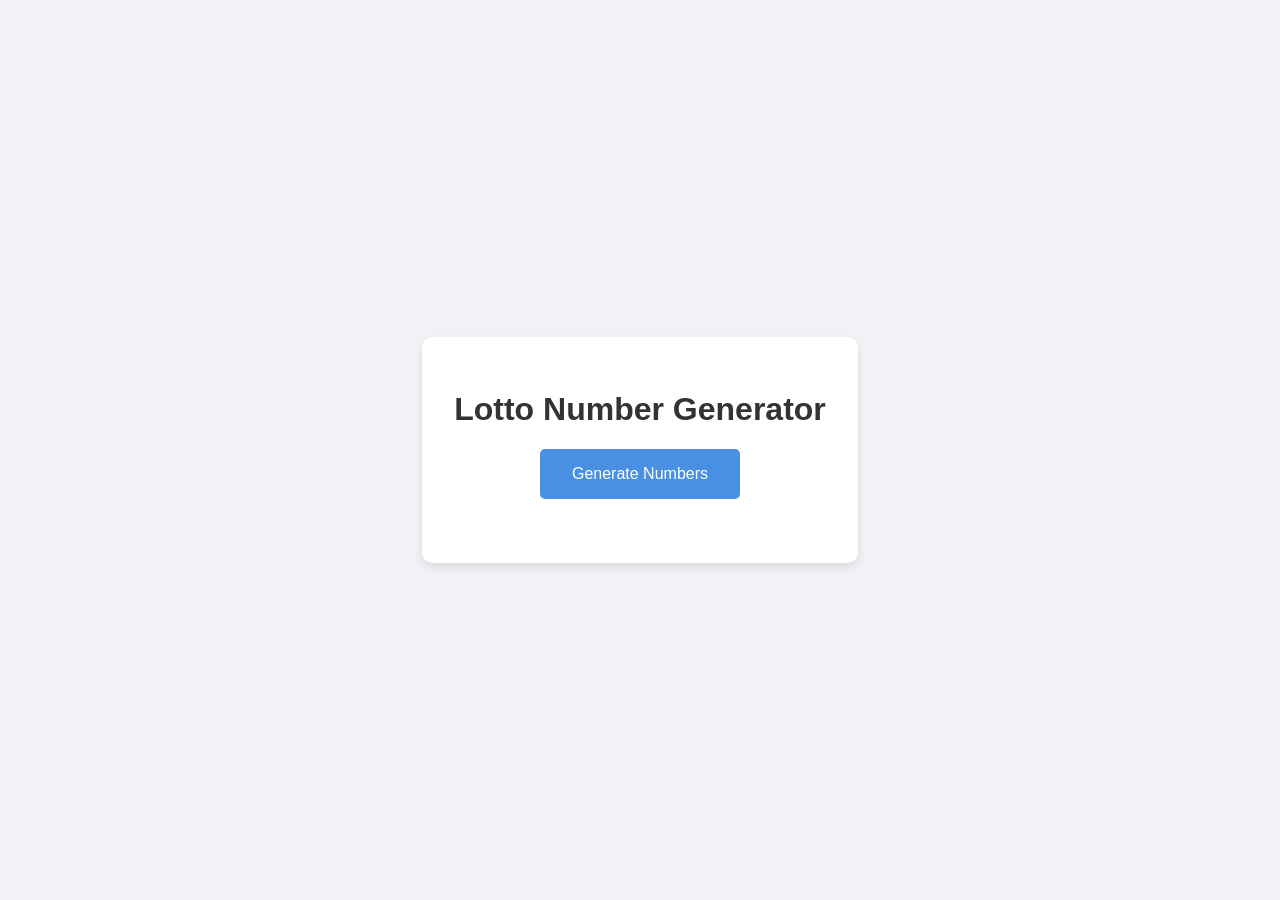
==== index.html @ a5bfeb0a "Update current work" ====
<!DOCTYPE html>
<html lang="en">
<head>
    <meta charset="UTF-8">
    <meta name="viewport" content="width=device-width, initial-scale=1.0">
    <title>Lotto Number Generator</title>
    <link rel="stylesheet" href="style.css">
</head>
<body>
    <div class="container">
        <h1>Lotto Number Generator</h1>
        <button id="generate-btn">Generate Numbers</button>
        <div id="lotto-numbers" class="lotto-numbers"></div>
    </div>
    <script src="main.js" type="module"></script>
</body>
</html>
---- style.css ----
:root {
    --primary-color: #4a90e2;
    --background-color: #f0f2f5;
    --text-color: #333;
    --ball-size: 50px;
}

body {
    font-family: 'Arial', sans-serif;
    background-color: var(--background-color);
    color: var(--text-color);
    display: flex;
    justify-content: center;
    align-items: center;
    height: 100vh;
    margin: 0;
}

.container {
    text-align: center;
    background: white;
    padding: 2rem;
    border-radius: 10px;
    box-shadow: 0 4px 8px rgba(0, 0, 0, 0.1);
}

#generate-btn {
    background-color: var(--primary-color);
    color: white;
    border: none;
    padding: 1rem 2rem;
    font-size: 1rem;
    border-radius: 5px;
    cursor: pointer;
    transition: background-color 0.3s;
}

#generate-btn:hover {
    background-color: #357abd;
}

.lotto-numbers {
    display: flex;
    justify-content: center;
    gap: 10px;
    margin-top: 2rem;
}

lotto-ball {
    display: inline-block;
}
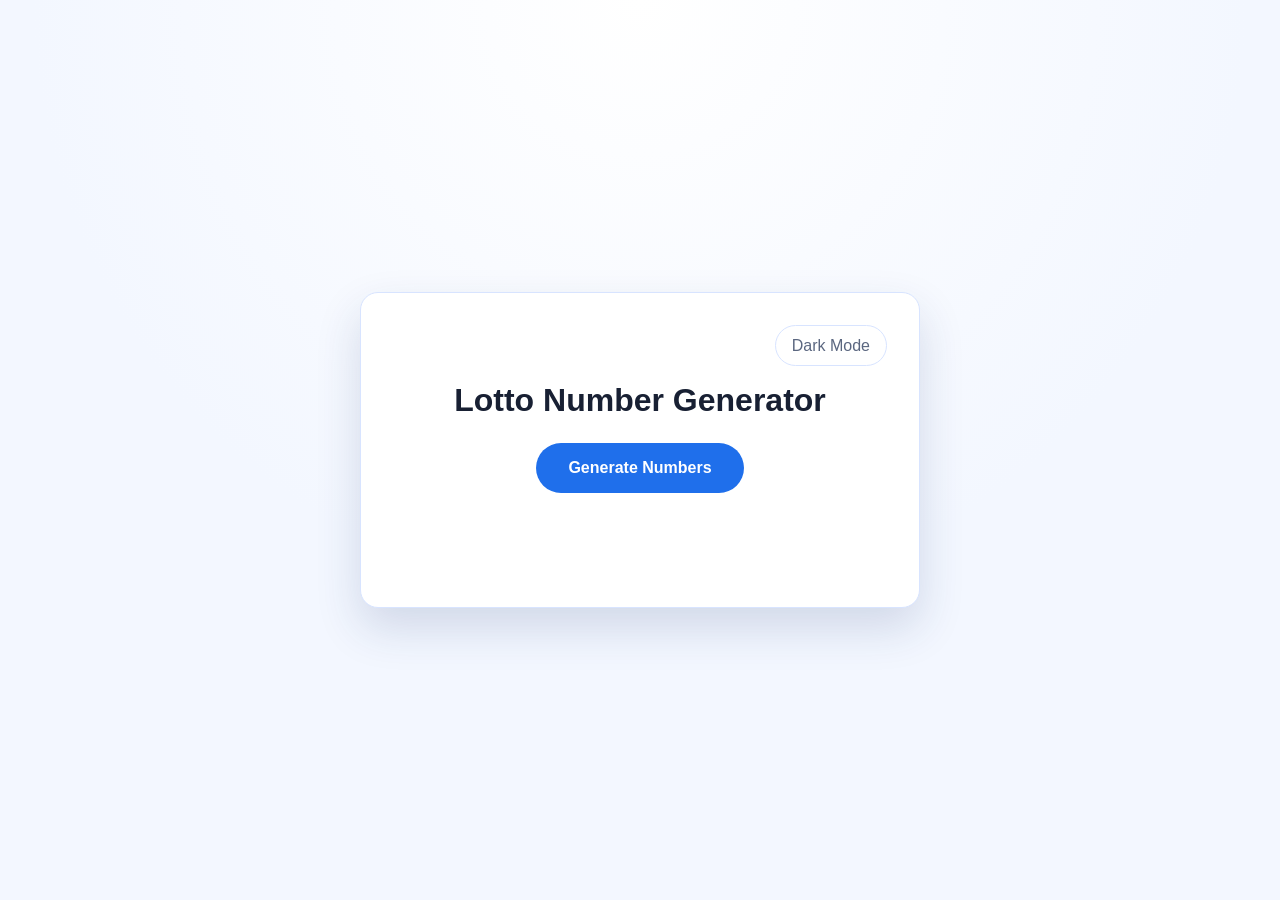
==== commit 40118880: "Add theme toggle and fix lotto rendering" ====
--- a/index.html
+++ b/index.html
@@ -8,10 +8,13 @@
 </head>
 <body>
     <div class="container">
+        <div class="toolbar">
+            <button id="theme-toggle" class="theme-toggle" type="button" aria-label="Toggle color theme">Dark Mode</button>
+        </div>
         <h1>Lotto Number Generator</h1>
-        <button id="generate-btn">Generate Numbers</button>
+        <button id="generate-btn" type="button">Generate Numbers</button>
         <div id="lotto-numbers" class="lotto-numbers"></div>
     </div>
     <script src="main.js" type="module"></script>
 </body>
-</html>+</html>
--- a/style.css
+++ b/style.css
@@ -1,51 +1,132 @@
 :root {
-    --primary-color: #4a90e2;
-    --background-color: #f0f2f5;
-    --text-color: #333;
+    --primary-color: #1f6feb;
+    --primary-hover: #1a5dcc;
+    --background-color: #f3f7ff;
+    --surface-color: #ffffff;
+    --surface-border: #d8e4ff;
+    --text-color: #182033;
+    --muted-color: #5b6780;
+    --shadow-color: rgba(31, 55, 110, 0.16);
     --ball-size: 50px;
+}
+
+body.dark-mode {
+    --primary-color: #7cc4ff;
+    --primary-hover: #5fb4fb;
+    --background-color: #0f1726;
+    --surface-color: #182235;
+    --surface-border: #2d3b55;
+    --text-color: #f4f7fb;
+    --muted-color: #b7c2d9;
+    --shadow-color: rgba(0, 0, 0, 0.35);
+}
+
+* {
+    box-sizing: border-box;
 }
 
 body {
     font-family: 'Arial', sans-serif;
-    background-color: var(--background-color);
+    background: radial-gradient(circle at top, #ffffff 0%, var(--background-color) 55%);
     color: var(--text-color);
     display: flex;
     justify-content: center;
     align-items: center;
-    height: 100vh;
+    min-height: 100vh;
     margin: 0;
+    padding: 24px;
+    transition: background-color 0.25s ease, color 0.25s ease;
+}
+
+body.dark-mode {
+    background: radial-gradient(circle at top, #1b2740 0%, var(--background-color) 58%);
 }
 
 .container {
+    width: min(100%, 560px);
     text-align: center;
-    background: white;
+    background: var(--surface-color);
+    border: 1px solid var(--surface-border);
     padding: 2rem;
-    border-radius: 10px;
-    box-shadow: 0 4px 8px rgba(0, 0, 0, 0.1);
+    border-radius: 18px;
+    box-shadow: 0 20px 45px var(--shadow-color);
+    transition: background-color 0.25s ease, border-color 0.25s ease, box-shadow 0.25s ease;
+}
+
+.toolbar {
+    display: flex;
+    justify-content: flex-end;
+    margin-bottom: 1rem;
+}
+
+h1 {
+    margin: 0 0 1.5rem;
+}
+
+.theme-toggle,
+#generate-btn {
+    border: none;
+    border-radius: 999px;
+    cursor: pointer;
+    font-size: 1rem;
+    transition: transform 0.2s ease, background-color 0.2s ease, color 0.2s ease;
+}
+
+.theme-toggle {
+    background: transparent;
+    color: var(--muted-color);
+    border: 1px solid var(--surface-border);
+    padding: 0.65rem 1rem;
 }
 
 #generate-btn {
     background-color: var(--primary-color);
-    color: white;
-    border: none;
+    color: #ffffff;
     padding: 1rem 2rem;
-    font-size: 1rem;
-    border-radius: 5px;
-    cursor: pointer;
-    transition: background-color 0.3s;
+    font-weight: bold;
+}
+
+.theme-toggle:hover,
+#generate-btn:hover {
+    transform: translateY(-1px);
+}
+
+.theme-toggle:hover {
+    color: var(--text-color);
 }
 
 #generate-btn:hover {
-    background-color: #357abd;
+    background-color: var(--primary-hover);
 }
 
 .lotto-numbers {
     display: flex;
+    flex-wrap: wrap;
     justify-content: center;
     gap: 10px;
     margin-top: 2rem;
+    min-height: 50px;
 }
 
 lotto-ball {
     display: inline-block;
 }
+
+@media (max-width: 480px) {
+    .container {
+        padding: 1.5rem;
+    }
+
+    h1 {
+        font-size: 1.6rem;
+    }
+
+    .theme-toggle,
+    #generate-btn {
+        width: 100%;
+    }
+
+    .toolbar {
+        margin-bottom: 0.75rem;
+    }
+}
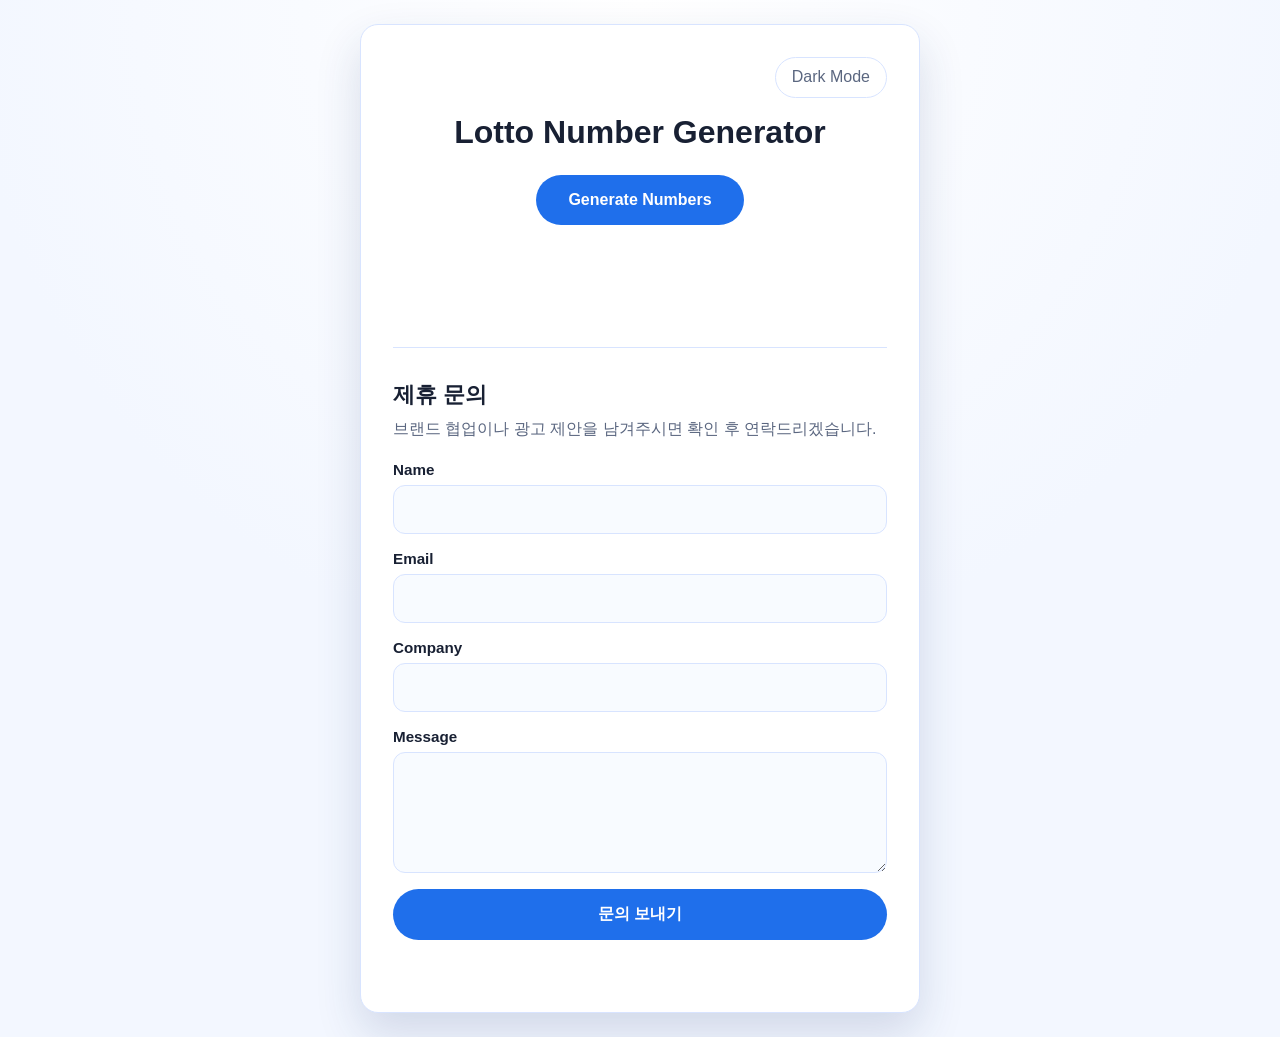
==== commit f4bce81f: "Add Formspree partnership form" ====
--- a/index.html
+++ b/index.html
@@ -14,6 +14,35 @@
         <h1>Lotto Number Generator</h1>
         <button id="generate-btn" type="button">Generate Numbers</button>
         <div id="lotto-numbers" class="lotto-numbers"></div>
+        <section class="partnership-section" aria-labelledby="partnership-title">
+            <h2 id="partnership-title">제휴 문의</h2>
+            <p class="section-description">브랜드 협업이나 광고 제안을 남겨주시면 확인 후 연락드리겠습니다.</p>
+            <form
+                id="partnership-form"
+                class="partnership-form"
+                action="https://formspree.io/f/mkopjoey"
+                method="POST"
+            >
+                <label class="form-field">
+                    <span>Name</span>
+                    <input type="text" name="name" required>
+                </label>
+                <label class="form-field">
+                    <span>Email</span>
+                    <input type="email" name="email" required>
+                </label>
+                <label class="form-field">
+                    <span>Company</span>
+                    <input type="text" name="company">
+                </label>
+                <label class="form-field">
+                    <span>Message</span>
+                    <textarea name="message" rows="5" required></textarea>
+                </label>
+                <button id="partnership-submit" class="submit-button" type="submit">문의 보내기</button>
+                <p id="form-status" class="form-status" aria-live="polite"></p>
+            </form>
+        </section>
     </div>
     <script src="main.js" type="module"></script>
 </body>
--- a/style.css
+++ b/style.css
@@ -6,8 +6,11 @@
     --surface-border: #d8e4ff;
     --text-color: #182033;
     --muted-color: #5b6780;
+    --input-background: #f8fbff;
     --shadow-color: rgba(31, 55, 110, 0.16);
     --ball-size: 50px;
+    --success-color: #0f9d58;
+    --error-color: #d93025;
 }
 
 body.dark-mode {
@@ -18,7 +21,10 @@
     --surface-border: #2d3b55;
     --text-color: #f4f7fb;
     --muted-color: #b7c2d9;
+    --input-background: #101827;
     --shadow-color: rgba(0, 0, 0, 0.35);
+    --success-color: #7ee2a8;
+    --error-color: #ff8b86;
 }
 
 * {
@@ -112,6 +118,100 @@
     display: inline-block;
 }
 
+.partnership-section {
+    margin-top: 2.5rem;
+    padding-top: 2rem;
+    border-top: 1px solid var(--surface-border);
+    text-align: left;
+}
+
+.partnership-section h2 {
+    margin: 0 0 0.5rem;
+    font-size: 1.35rem;
+}
+
+.section-description {
+    margin: 0 0 1.25rem;
+    color: var(--muted-color);
+    line-height: 1.5;
+}
+
+.partnership-form {
+    display: grid;
+    gap: 1rem;
+}
+
+.form-field {
+    display: grid;
+    gap: 0.45rem;
+    font-weight: 600;
+}
+
+.form-field span {
+    font-size: 0.95rem;
+}
+
+.form-field input,
+.form-field textarea {
+    width: 100%;
+    border: 1px solid var(--surface-border);
+    border-radius: 12px;
+    background: var(--input-background);
+    color: var(--text-color);
+    padding: 0.9rem 1rem;
+    font: inherit;
+    transition: border-color 0.2s ease, box-shadow 0.2s ease, background-color 0.2s ease;
+}
+
+.form-field textarea {
+    resize: vertical;
+    min-height: 120px;
+}
+
+.form-field input:focus,
+.form-field textarea:focus {
+    outline: none;
+    border-color: var(--primary-color);
+    box-shadow: 0 0 0 3px rgba(31, 111, 235, 0.18);
+}
+
+.submit-button {
+    border: none;
+    border-radius: 999px;
+    background: var(--primary-color);
+    color: #ffffff;
+    padding: 0.95rem 1.4rem;
+    font: inherit;
+    font-weight: 700;
+    cursor: pointer;
+    transition: transform 0.2s ease, background-color 0.2s ease, opacity 0.2s ease;
+}
+
+.submit-button:hover {
+    transform: translateY(-1px);
+    background: var(--primary-hover);
+}
+
+.submit-button:disabled {
+    cursor: wait;
+    opacity: 0.7;
+    transform: none;
+}
+
+.form-status {
+    margin: 0;
+    min-height: 1.5rem;
+    font-size: 0.95rem;
+}
+
+.form-status.is-success {
+    color: var(--success-color);
+}
+
+.form-status.is-error {
+    color: var(--error-color);
+}
+
 @media (max-width: 480px) {
     .container {
         padding: 1.5rem;
@@ -122,7 +222,8 @@
     }
 
     .theme-toggle,
-    #generate-btn {
+    #generate-btn,
+    .submit-button {
         width: 100%;
     }
 
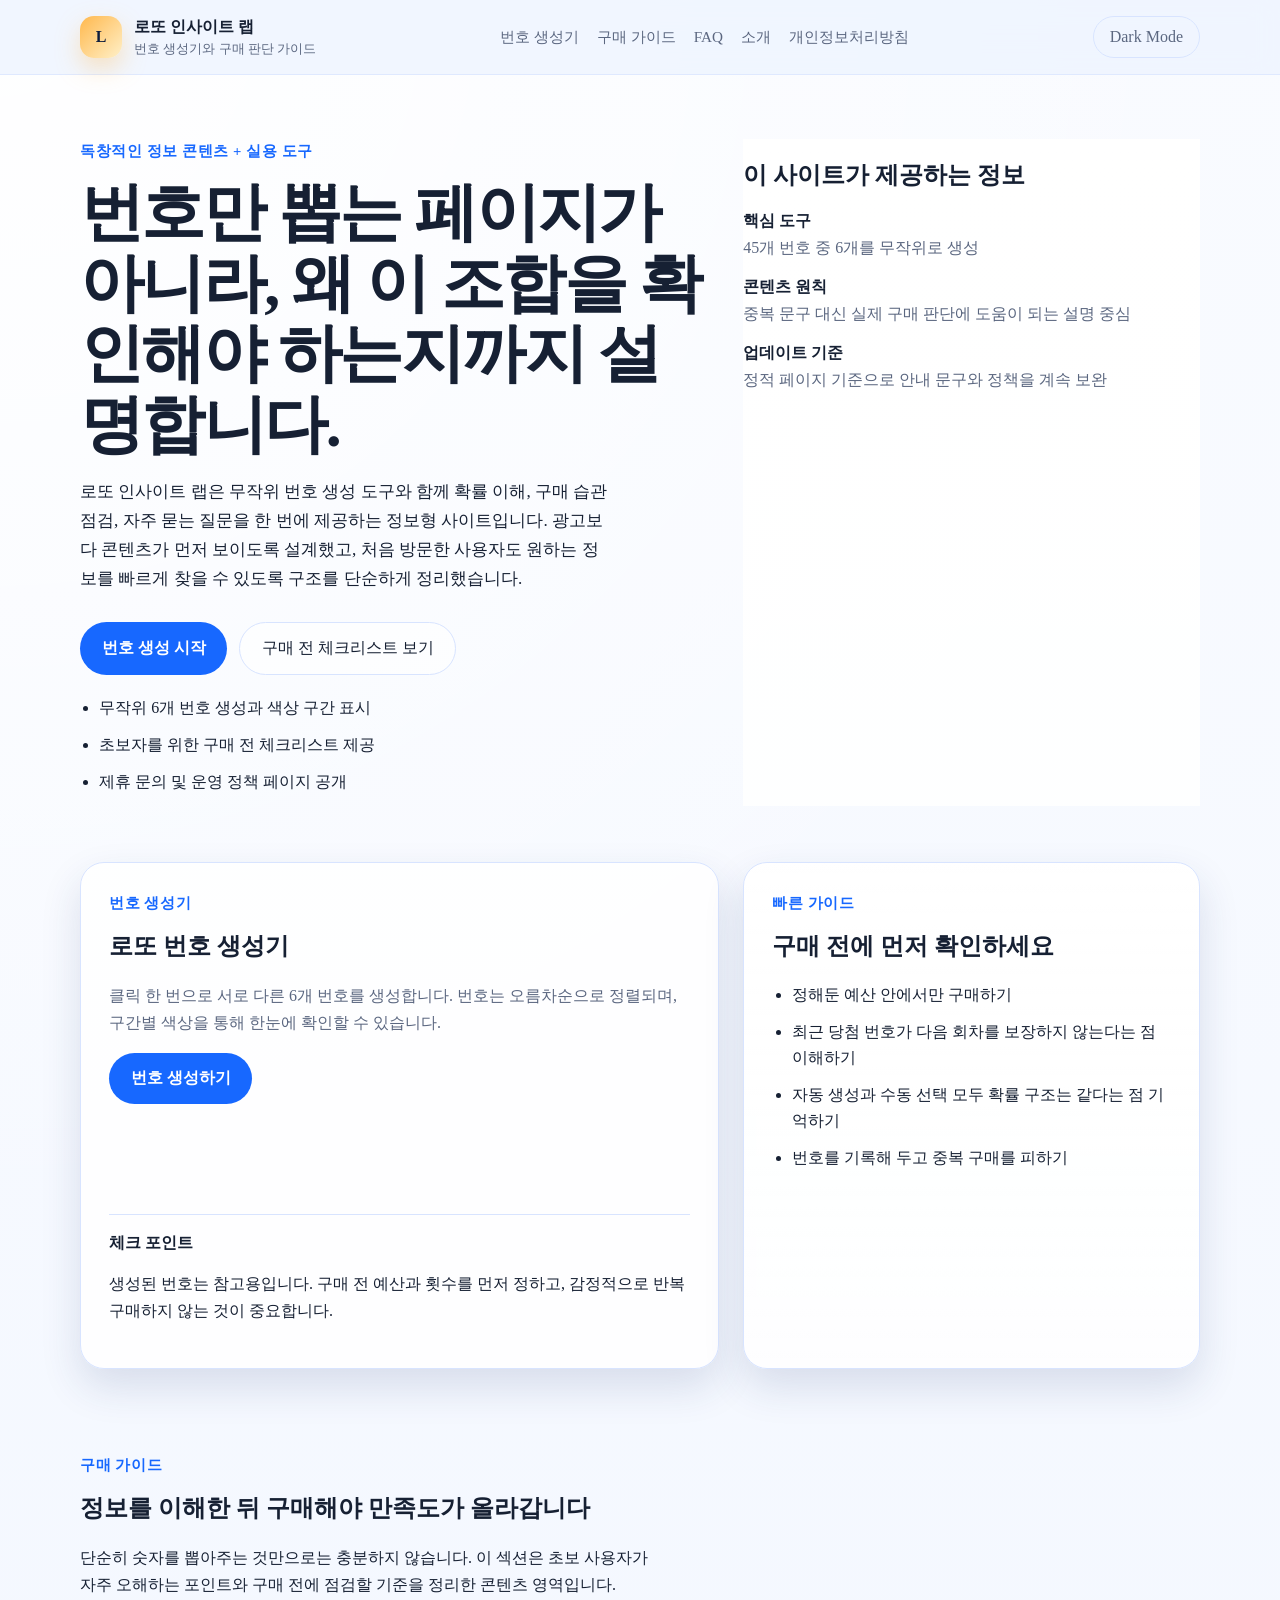
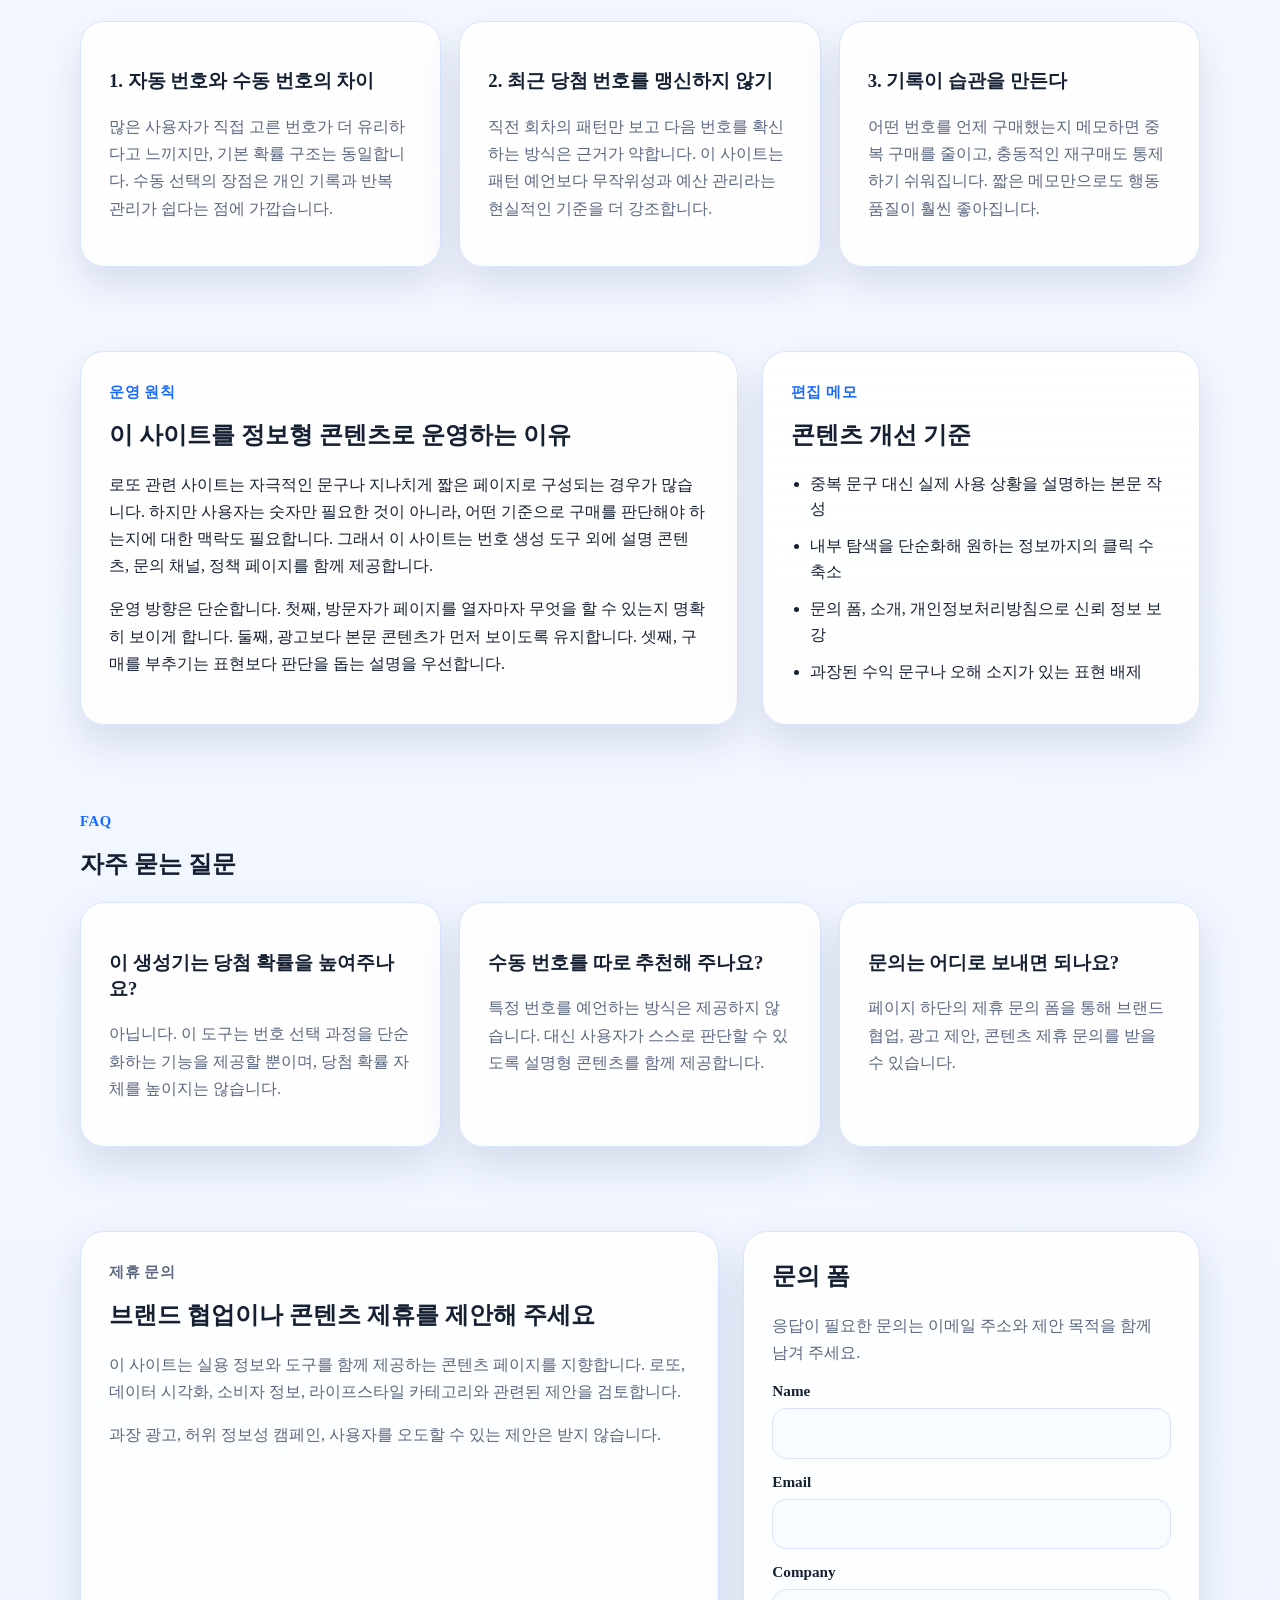
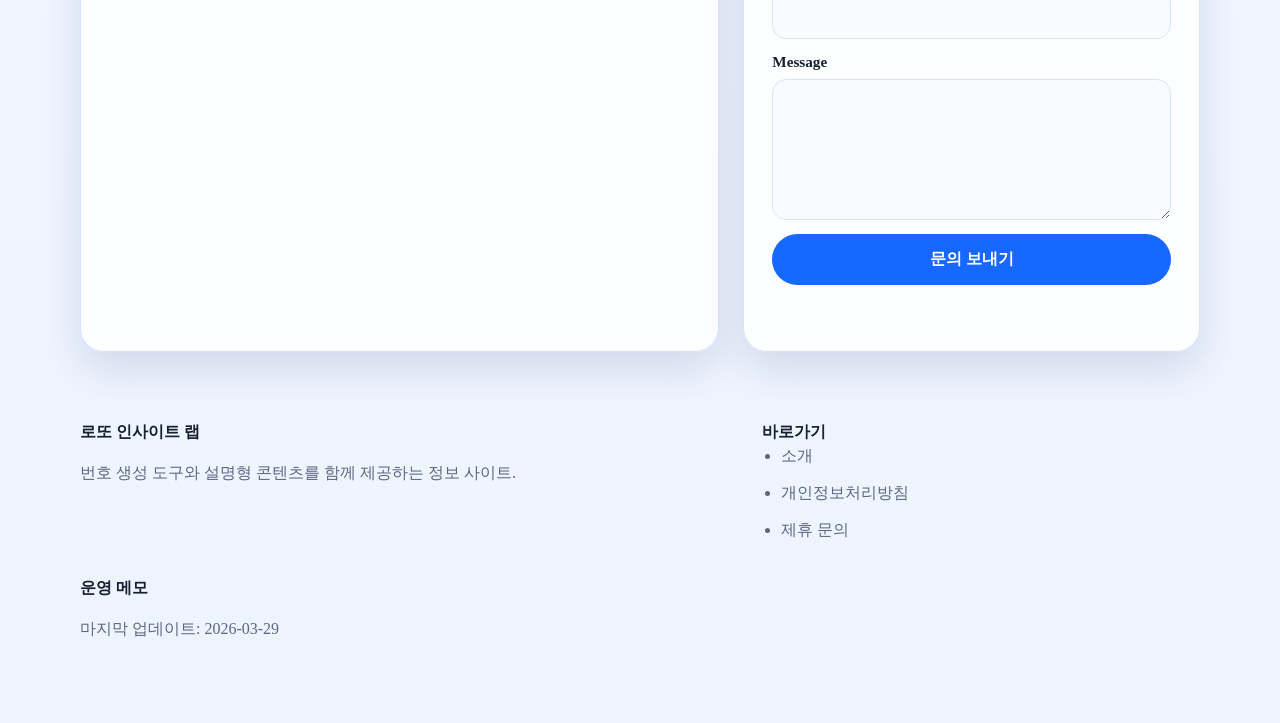
==== commit 1c7ed833: "Expand site content for AdSense readiness" ====
--- a/index.html
+++ b/index.html
@@ -1,49 +1,254 @@
 <!DOCTYPE html>
-<html lang="en">
+<html lang="ko">
 <head>
     <meta charset="UTF-8">
     <meta name="viewport" content="width=device-width, initial-scale=1.0">
-    <title>Lotto Number Generator</title>
+    <meta name="description" content="로또 번호 생성기와 함께 확률, 조합 전략, 구매 전 체크리스트를 한곳에서 정리한 정보형 사이트입니다.">
+    <meta name="google-adsense-account" content="ca-pub-7205793421638418">
+    <title>로또 인사이트 랩 | 번호 생성기와 구매 가이드</title>
     <link rel="stylesheet" href="style.css">
+    <script async src="https://pagead2.googlesyndication.com/pagead/js/adsbygoogle.js?client=ca-pub-7205793421638418" crossorigin="anonymous"></script>
 </head>
 <body>
-    <div class="container">
-        <div class="toolbar">
-            <button id="theme-toggle" class="theme-toggle" type="button" aria-label="Toggle color theme">Dark Mode</button>
+    <header class="site-header">
+        <div class="shell header-inner">
+            <a class="brand" href="index.html">
+                <span class="brand-mark">L</span>
+                <span>
+                    <strong>로또 인사이트 랩</strong>
+                    <small>번호 생성기와 구매 판단 가이드</small>
+                </span>
+            </a>
+            <nav class="site-nav" aria-label="주요 메뉴">
+                <a href="#generator">번호 생성기</a>
+                <a href="#guide">구매 가이드</a>
+                <a href="#faq">FAQ</a>
+                <a href="about.html">소개</a>
+                <a href="privacy.html">개인정보처리방침</a>
+            </nav>
+            <button id="theme-toggle" class="theme-toggle" type="button" aria-label="색상 테마 전환">Dark Mode</button>
         </div>
-        <h1>Lotto Number Generator</h1>
-        <button id="generate-btn" type="button">Generate Numbers</button>
-        <div id="lotto-numbers" class="lotto-numbers"></div>
-        <section class="partnership-section" aria-labelledby="partnership-title">
-            <h2 id="partnership-title">제휴 문의</h2>
-            <p class="section-description">브랜드 협업이나 광고 제안을 남겨주시면 확인 후 연락드리겠습니다.</p>
-            <form
-                id="partnership-form"
-                class="partnership-form"
-                action="https://formspree.io/f/mkopjoey"
-                method="POST"
-            >
-                <label class="form-field">
-                    <span>Name</span>
-                    <input type="text" name="name" required>
-                </label>
-                <label class="form-field">
-                    <span>Email</span>
-                    <input type="email" name="email" required>
-                </label>
-                <label class="form-field">
-                    <span>Company</span>
-                    <input type="text" name="company">
-                </label>
-                <label class="form-field">
-                    <span>Message</span>
-                    <textarea name="message" rows="5" required></textarea>
-                </label>
-                <button id="partnership-submit" class="submit-button" type="submit">문의 보내기</button>
-                <p id="form-status" class="form-status" aria-live="polite"></p>
-            </form>
-        </section>
-    </div>
+    </header>
+
+    <main>
+        <section class="hero">
+            <div class="shell hero-grid">
+                <div class="hero-copy">
+                    <p class="eyebrow">독창적인 정보 콘텐츠 + 실용 도구</p>
+                    <h1>번호만 뽑는 페이지가 아니라, 왜 이 조합을 확인해야 하는지까지 설명합니다.</h1>
+                    <p class="hero-text">
+                        로또 인사이트 랩은 무작위 번호 생성 도구와 함께 확률 이해, 구매 습관 점검,
+                        자주 묻는 질문을 한 번에 제공하는 정보형 사이트입니다. 광고보다 콘텐츠가 먼저 보이도록 설계했고,
+                        처음 방문한 사용자도 원하는 정보를 빠르게 찾을 수 있도록 구조를 단순하게 정리했습니다.
+                    </p>
+                    <div class="hero-actions">
+                        <a class="primary-link" href="#generator">번호 생성 시작</a>
+                        <a class="secondary-link" href="#guide">구매 전 체크리스트 보기</a>
+                    </div>
+                    <ul class="hero-points">
+                        <li>무작위 6개 번호 생성과 색상 구간 표시</li>
+                        <li>초보자를 위한 구매 전 체크리스트 제공</li>
+                        <li>제휴 문의 및 운영 정책 페이지 공개</li>
+                    </ul>
+                </div>
+                <aside class="hero-panel">
+                    <h2>이 사이트가 제공하는 정보</h2>
+                    <dl class="info-list">
+                        <div>
+                            <dt>핵심 도구</dt>
+                            <dd>45개 번호 중 6개를 무작위로 생성</dd>
+                        </div>
+                        <div>
+                            <dt>콘텐츠 원칙</dt>
+                            <dd>중복 문구 대신 실제 구매 판단에 도움이 되는 설명 중심</dd>
+                        </div>
+                        <div>
+                            <dt>업데이트 기준</dt>
+                            <dd>정적 페이지 기준으로 안내 문구와 정책을 계속 보완</dd>
+                        </div>
+                    </dl>
+                </aside>
+            </div>
+        </section>
+
+        <section class="section" id="generator">
+            <div class="shell two-column">
+                <article class="card tool-card">
+                    <p class="section-kicker">번호 생성기</p>
+                    <h2>로또 번호 생성기</h2>
+                    <p class="section-intro">
+                        클릭 한 번으로 서로 다른 6개 번호를 생성합니다. 번호는 오름차순으로 정렬되며,
+                        구간별 색상을 통해 한눈에 확인할 수 있습니다.
+                    </p>
+                    <button id="generate-btn" class="primary-button" type="button">번호 생성하기</button>
+                    <div id="lotto-numbers" class="lotto-numbers" aria-live="polite"></div>
+                    <div class="tip-box">
+                        <strong>체크 포인트</strong>
+                        <p>생성된 번호는 참고용입니다. 구매 전 예산과 횟수를 먼저 정하고, 감정적으로 반복 구매하지 않는 것이 중요합니다.</p>
+                    </div>
+                </article>
+                <aside class="card summary-card">
+                    <p class="section-kicker">빠른 가이드</p>
+                    <h2>구매 전에 먼저 확인하세요</h2>
+                    <ul class="check-list">
+                        <li>정해둔 예산 안에서만 구매하기</li>
+                        <li>최근 당첨 번호가 다음 회차를 보장하지 않는다는 점 이해하기</li>
+                        <li>자동 생성과 수동 선택 모두 확률 구조는 같다는 점 기억하기</li>
+                        <li>번호를 기록해 두고 중복 구매를 피하기</li>
+                    </ul>
+                </aside>
+            </div>
+        </section>
+
+        <section class="section muted-section" id="guide">
+            <div class="shell">
+                <div class="section-heading">
+                    <p class="section-kicker">구매 가이드</p>
+                    <h2>정보를 이해한 뒤 구매해야 만족도가 올라갑니다</h2>
+                    <p>
+                        단순히 숫자를 뽑아주는 것만으로는 충분하지 않습니다. 이 섹션은 초보 사용자가 자주 오해하는 포인트와
+                        구매 전에 점검할 기준을 정리한 콘텐츠 영역입니다.
+                    </p>
+                </div>
+                <div class="grid-three">
+                    <article class="card article-card">
+                        <h3>1. 자동 번호와 수동 번호의 차이</h3>
+                        <p>
+                            많은 사용자가 직접 고른 번호가 더 유리하다고 느끼지만, 기본 확률 구조는 동일합니다.
+                            수동 선택의 장점은 개인 기록과 반복 관리가 쉽다는 점에 가깝습니다.
+                        </p>
+                    </article>
+                    <article class="card article-card">
+                        <h3>2. 최근 당첨 번호를 맹신하지 않기</h3>
+                        <p>
+                            직전 회차의 패턴만 보고 다음 번호를 확신하는 방식은 근거가 약합니다.
+                            이 사이트는 패턴 예언보다 무작위성과 예산 관리라는 현실적인 기준을 더 강조합니다.
+                        </p>
+                    </article>
+                    <article class="card article-card">
+                        <h3>3. 기록이 습관을 만든다</h3>
+                        <p>
+                            어떤 번호를 언제 구매했는지 메모하면 중복 구매를 줄이고, 충동적인 재구매도 통제하기 쉬워집니다.
+                            짧은 메모만으로도 행동 품질이 훨씬 좋아집니다.
+                        </p>
+                    </article>
+                </div>
+            </div>
+        </section>
+
+        <section class="section">
+            <div class="shell content-layout">
+                <article class="card longform-card">
+                    <p class="section-kicker">운영 원칙</p>
+                    <h2>이 사이트를 정보형 콘텐츠로 운영하는 이유</h2>
+                    <p>
+                        로또 관련 사이트는 자극적인 문구나 지나치게 짧은 페이지로 구성되는 경우가 많습니다.
+                        하지만 사용자는 숫자만 필요한 것이 아니라, 어떤 기준으로 구매를 판단해야 하는지에 대한 맥락도 필요합니다.
+                        그래서 이 사이트는 번호 생성 도구 외에 설명 콘텐츠, 문의 채널, 정책 페이지를 함께 제공합니다.
+                    </p>
+                    <p>
+                        운영 방향은 단순합니다. 첫째, 방문자가 페이지를 열자마자 무엇을 할 수 있는지 명확히 보이게 합니다.
+                        둘째, 광고보다 본문 콘텐츠가 먼저 보이도록 유지합니다. 셋째, 구매를 부추기는 표현보다 판단을 돕는 설명을 우선합니다.
+                    </p>
+                </article>
+                <aside class="card notes-card">
+                    <p class="section-kicker">편집 메모</p>
+                    <h2>콘텐츠 개선 기준</h2>
+                    <ul class="note-list">
+                        <li>중복 문구 대신 실제 사용 상황을 설명하는 본문 작성</li>
+                        <li>내부 탐색을 단순화해 원하는 정보까지의 클릭 수 축소</li>
+                        <li>문의 폼, 소개, 개인정보처리방침으로 신뢰 정보 보강</li>
+                        <li>과장된 수익 문구나 오해 소지가 있는 표현 배제</li>
+                    </ul>
+                </aside>
+            </div>
+        </section>
+
+        <section class="section muted-section" id="faq">
+            <div class="shell">
+                <div class="section-heading">
+                    <p class="section-kicker">FAQ</p>
+                    <h2>자주 묻는 질문</h2>
+                </div>
+                <div class="faq-list">
+                    <article class="card faq-item">
+                        <h3>이 생성기는 당첨 확률을 높여주나요?</h3>
+                        <p>아닙니다. 이 도구는 번호 선택 과정을 단순화하는 기능을 제공할 뿐이며, 당첨 확률 자체를 높이지는 않습니다.</p>
+                    </article>
+                    <article class="card faq-item">
+                        <h3>수동 번호를 따로 추천해 주나요?</h3>
+                        <p>특정 번호를 예언하는 방식은 제공하지 않습니다. 대신 사용자가 스스로 판단할 수 있도록 설명형 콘텐츠를 함께 제공합니다.</p>
+                    </article>
+                    <article class="card faq-item">
+                        <h3>문의는 어디로 보내면 되나요?</h3>
+                        <p>페이지 하단의 제휴 문의 폼을 통해 브랜드 협업, 광고 제안, 콘텐츠 제휴 문의를 받을 수 있습니다.</p>
+                    </article>
+                </div>
+            </div>
+        </section>
+
+        <section class="section" id="contact">
+            <div class="shell two-column contact-layout">
+                <article class="card contact-copy">
+                    <p class="section-kicker">제휴 문의</p>
+                    <h2>브랜드 협업이나 콘텐츠 제휴를 제안해 주세요</h2>
+                    <p>
+                        이 사이트는 실용 정보와 도구를 함께 제공하는 콘텐츠 페이지를 지향합니다.
+                        로또, 데이터 시각화, 소비자 정보, 라이프스타일 카테고리와 관련된 제안을 검토합니다.
+                    </p>
+                    <p>
+                        과장 광고, 허위 정보성 캠페인, 사용자를 오도할 수 있는 제안은 받지 않습니다.
+                    </p>
+                </article>
+                <section class="card partnership-section" aria-labelledby="partnership-title">
+                    <h2 id="partnership-title">문의 폼</h2>
+                    <p class="section-description">응답이 필요한 문의는 이메일 주소와 제안 목적을 함께 남겨 주세요.</p>
+                    <form id="partnership-form" class="partnership-form" action="https://formspree.io/f/mkopjoey" method="POST">
+                        <label class="form-field">
+                            <span>Name</span>
+                            <input type="text" name="name" required>
+                        </label>
+                        <label class="form-field">
+                            <span>Email</span>
+                            <input type="email" name="email" required>
+                        </label>
+                        <label class="form-field">
+                            <span>Company</span>
+                            <input type="text" name="company">
+                        </label>
+                        <label class="form-field">
+                            <span>Message</span>
+                            <textarea name="message" rows="6" required></textarea>
+                        </label>
+                        <button id="partnership-submit" class="submit-button" type="submit">문의 보내기</button>
+                        <p id="form-status" class="form-status" aria-live="polite"></p>
+                    </form>
+                </section>
+            </div>
+        </section>
+    </main>
+
+    <footer class="site-footer">
+        <div class="shell footer-grid">
+            <div>
+                <strong>로또 인사이트 랩</strong>
+                <p>번호 생성 도구와 설명형 콘텐츠를 함께 제공하는 정보 사이트.</p>
+            </div>
+            <div>
+                <strong>바로가기</strong>
+                <ul>
+                    <li><a href="about.html">소개</a></li>
+                    <li><a href="privacy.html">개인정보처리방침</a></li>
+                    <li><a href="#contact">제휴 문의</a></li>
+                </ul>
+            </div>
+            <div>
+                <strong>운영 메모</strong>
+                <p>마지막 업데이트: <time datetime="2026-03-29">2026-03-29</time></p>
+            </div>
+        </div>
+    </footer>
+
     <script src="main.js" type="module"></script>
 </body>
 </html>
--- a/style.css
+++ b/style.css
@@ -1,28 +1,32 @@
 :root {
-    --primary-color: #1f6feb;
-    --primary-hover: #1a5dcc;
-    --background-color: #f3f7ff;
-    --surface-color: #ffffff;
+    --primary-color: #1768ff;
+    --primary-hover: #0f54d4;
+    --accent-color: #ffb84d;
+    --background-color: #eef4ff;
+    --surface-color: rgba(255, 255, 255, 0.9);
+    --surface-strong: #ffffff;
     --surface-border: #d8e4ff;
-    --text-color: #182033;
+    --text-color: #162033;
     --muted-color: #5b6780;
     --input-background: #f8fbff;
-    --shadow-color: rgba(31, 55, 110, 0.16);
-    --ball-size: 50px;
+    --shadow-color: rgba(34, 56, 110, 0.14);
     --success-color: #0f9d58;
     --error-color: #d93025;
+    --ball-size: 54px;
 }
 
 body.dark-mode {
-    --primary-color: #7cc4ff;
-    --primary-hover: #5fb4fb;
-    --background-color: #0f1726;
-    --surface-color: #182235;
+    --primary-color: #7ec3ff;
+    --primary-hover: #5eaff1;
+    --accent-color: #ffd166;
+    --background-color: #0d1526;
+    --surface-color: rgba(24, 34, 53, 0.92);
+    --surface-strong: #182235;
     --surface-border: #2d3b55;
     --text-color: #f4f7fb;
     --muted-color: #b7c2d9;
     --input-background: #101827;
-    --shadow-color: rgba(0, 0, 0, 0.35);
+    --shadow-color: rgba(0, 0, 0, 0.32);
     --success-color: #7ee2a8;
     --error-color: #ff8b86;
 }
@@ -31,120 +35,344 @@
     box-sizing: border-box;
 }
 
+html {
+    scroll-behavior: smooth;
+}
+
 body {
-    font-family: 'Arial', sans-serif;
-    background: radial-gradient(circle at top, #ffffff 0%, var(--background-color) 55%);
+    margin: 0;
+    font-family: Georgia, 'Times New Roman', serif;
     color: var(--text-color);
+    background:
+        radial-gradient(circle at top left, rgba(255, 255, 255, 0.95), transparent 30%),
+        linear-gradient(180deg, #f9fbff 0%, var(--background-color) 100%);
+    transition: background-color 0.25s ease, color 0.25s ease;
+}
+
+body.dark-mode {
+    background:
+        radial-gradient(circle at top left, rgba(79, 108, 167, 0.32), transparent 28%),
+        linear-gradient(180deg, #0a1120 0%, var(--background-color) 100%);
+}
+
+img {
+    max-width: 100%;
+}
+
+a {
+    color: inherit;
+    text-decoration: none;
+}
+
+p {
+    line-height: 1.7;
+}
+
+.shell {
+    width: min(1120px, calc(100% - 32px));
+    margin: 0 auto;
+}
+
+.site-header {
+    position: sticky;
+    top: 0;
+    z-index: 10;
+    backdrop-filter: blur(14px);
+    background: rgba(238, 244, 255, 0.8);
+    border-bottom: 1px solid rgba(216, 228, 255, 0.75);
+}
+
+body.dark-mode .site-header {
+    background: rgba(13, 21, 38, 0.8);
+    border-bottom-color: rgba(45, 59, 85, 0.8);
+}
+
+.header-inner {
     display: flex;
+    align-items: center;
+    justify-content: space-between;
+    gap: 20px;
+    padding: 16px 0;
+}
+
+.brand {
+    display: inline-flex;
+    align-items: center;
+    gap: 12px;
+    min-width: 0;
+}
+
+.brand strong,
+.brand small {
+    display: block;
+}
+
+.brand small {
+    color: var(--muted-color);
+    font-size: 0.84rem;
+    margin-top: 2px;
+}
+
+.brand-mark {
+    width: 42px;
+    height: 42px;
+    border-radius: 14px;
+    display: inline-flex;
+    align-items: center;
     justify-content: center;
+    font-weight: 700;
+    color: #0d1c3d;
+    background: linear-gradient(135deg, var(--accent-color), #fff0c8);
+    box-shadow: 0 10px 25px rgba(255, 184, 77, 0.35);
+}
+
+.site-nav {
+    display: flex;
     align-items: center;
-    min-height: 100vh;
-    margin: 0;
-    padding: 24px;
-    transition: background-color 0.25s ease, color 0.25s ease;
-}
-
-body.dark-mode {
-    background: radial-gradient(circle at top, #1b2740 0%, var(--background-color) 58%);
-}
-
-.container {
-    width: min(100%, 560px);
-    text-align: center;
+    gap: 18px;
+    font-size: 0.95rem;
+}
+
+.site-nav a {
+    color: var(--muted-color);
+}
+
+.site-nav a:hover,
+.site-nav a:focus-visible {
+    color: var(--text-color);
+}
+
+.theme-toggle,
+.primary-button,
+.submit-button,
+.primary-link,
+.secondary-link {
+    border-radius: 999px;
+    font: inherit;
+}
+
+.theme-toggle {
+    border: 1px solid var(--surface-border);
+    background: transparent;
+    color: var(--muted-color);
+    padding: 0.7rem 1rem;
+    cursor: pointer;
+}
+
+.hero {
+    padding: 64px 0 28px;
+}
+
+.hero-grid,
+.two-column,
+.content-layout,
+.contact-layout,
+.footer-grid {
+    display: grid;
+    gap: 24px;
+}
+
+.hero-grid,
+.two-column,
+.contact-layout {
+    grid-template-columns: 1.4fr 1fr;
+}
+
+.content-layout,
+.footer-grid {
+    grid-template-columns: 1.2fr 0.8fr;
+}
+
+.hero-copy h1,
+.page-stack h1 {
+    margin: 0;
+    font-size: clamp(2.3rem, 5vw, 4.2rem);
+    line-height: 1.1;
+    letter-spacing: -0.04em;
+}
+
+.eyebrow,
+.section-kicker {
+    margin: 0 0 14px;
+    color: var(--primary-color);
+    font-weight: 700;
+    font-size: 0.92rem;
+    letter-spacing: 0.04em;
+    text-transform: uppercase;
+}
+
+.hero-text {
+    font-size: 1.07rem;
+    max-width: 62ch;
+}
+
+.hero-actions {
+    display: flex;
+    flex-wrap: wrap;
+    gap: 12px;
+    margin: 28px 0 20px;
+}
+
+.primary-link,
+.secondary-link,
+.primary-button,
+.submit-button {
+    display: inline-flex;
+    align-items: center;
+    justify-content: center;
+    border: none;
+    cursor: pointer;
+    padding: 0.95rem 1.35rem;
+    transition: transform 0.2s ease, background-color 0.2s ease, color 0.2s ease, opacity 0.2s ease;
+}
+
+.primary-link,
+.primary-button,
+.submit-button {
+    background: var(--primary-color);
+    color: #ffffff;
+    font-weight: 700;
+}
+
+.secondary-link {
+    border: 1px solid var(--surface-border);
+    color: var(--text-color);
+    background: rgba(255, 255, 255, 0.45);
+}
+
+.primary-link:hover,
+.secondary-link:hover,
+.primary-button:hover,
+.submit-button:hover,
+.theme-toggle:hover {
+    transform: translateY(-1px);
+}
+
+.primary-link:hover,
+.primary-button:hover,
+.submit-button:hover {
+    background: var(--primary-hover);
+}
+
+.hero-points,
+.check-list,
+.note-list,
+.footer-grid ul,
+.prose-card ul {
+    margin: 0;
+    padding-left: 1.2rem;
+}
+
+.hero-points li,
+.check-list li,
+.note-list li,
+.footer-grid li,
+.prose-card li {
+    margin-bottom: 0.72rem;
+    line-height: 1.6;
+}
+
+.card {
     background: var(--surface-color);
     border: 1px solid var(--surface-border);
-    padding: 2rem;
-    border-radius: 18px;
-    box-shadow: 0 20px 45px var(--shadow-color);
-    transition: background-color 0.25s ease, border-color 0.25s ease, box-shadow 0.25s ease;
-}
-
-.toolbar {
-    display: flex;
-    justify-content: flex-end;
-    margin-bottom: 1rem;
-}
-
-h1 {
-    margin: 0 0 1.5rem;
-}
-
-.theme-toggle,
-#generate-btn {
-    border: none;
-    border-radius: 999px;
-    cursor: pointer;
-    font-size: 1rem;
-    transition: transform 0.2s ease, background-color 0.2s ease, color 0.2s ease;
-}
-
-.theme-toggle {
-    background: transparent;
-    color: var(--muted-color);
-    border: 1px solid var(--surface-border);
-    padding: 0.65rem 1rem;
-}
-
-#generate-btn {
-    background-color: var(--primary-color);
-    color: #ffffff;
-    padding: 1rem 2rem;
-    font-weight: bold;
-}
-
-.theme-toggle:hover,
-#generate-btn:hover {
-    transform: translateY(-1px);
-}
-
-.theme-toggle:hover {
-    color: var(--text-color);
-}
-
-#generate-btn:hover {
-    background-color: var(--primary-hover);
+    border-radius: 24px;
+    padding: 28px;
+    box-shadow: 0 18px 40px var(--shadow-color);
+}
+
+.hero-panel,
+.summary-card,
+.notes-card {
+    background: linear-gradient(180deg, var(--surface-strong), var(--surface-color));
+}
+
+.info-list {
+    margin: 0;
+    display: grid;
+    gap: 18px;
+}
+
+.info-list dt {
+    font-weight: 700;
+    margin-bottom: 6px;
+}
+
+.info-list dd {
+    margin: 0;
+    color: var(--muted-color);
+}
+
+.section {
+    padding: 28px 0;
+}
+
+.muted-section {
+    padding: 56px 0;
+}
+
+.section-heading {
+    margin-bottom: 22px;
+    max-width: 72ch;
+}
+
+.section-heading h2,
+.tool-card h2,
+.summary-card h2,
+.longform-card h2,
+.notes-card h2,
+.contact-copy h2,
+.partnership-section h2,
+.prose-card h2,
+.prose-card h1 {
+    margin-top: 0;
+}
+
+.grid-three,
+.faq-list {
+    display: grid;
+    grid-template-columns: repeat(3, minmax(0, 1fr));
+    gap: 18px;
+}
+
+.section-intro {
+    color: var(--muted-color);
 }
 
 .lotto-numbers {
     display: flex;
     flex-wrap: wrap;
-    justify-content: center;
-    gap: 10px;
-    margin-top: 2rem;
-    min-height: 50px;
+    gap: 12px;
+    min-height: 66px;
+    margin: 22px 0;
 }
 
 lotto-ball {
     display: inline-block;
 }
 
+.tip-box {
+    border-top: 1px solid var(--surface-border);
+    padding-top: 18px;
+}
+
+.tip-box strong {
+    display: block;
+    margin-bottom: 6px;
+}
+
 .partnership-section {
-    margin-top: 2.5rem;
-    padding-top: 2rem;
-    border-top: 1px solid var(--surface-border);
     text-align: left;
 }
 
-.partnership-section h2 {
-    margin: 0 0 0.5rem;
-    font-size: 1.35rem;
-}
-
-.section-description {
-    margin: 0 0 1.25rem;
-    color: var(--muted-color);
-    line-height: 1.5;
-}
-
 .partnership-form {
     display: grid;
-    gap: 1rem;
+    gap: 14px;
 }
 
 .form-field {
     display: grid;
-    gap: 0.45rem;
-    font-weight: 600;
+    gap: 8px;
+    font-weight: 700;
 }
 
 .form-field span {
@@ -155,53 +383,34 @@
 .form-field textarea {
     width: 100%;
     border: 1px solid var(--surface-border);
-    border-radius: 12px;
+    border-radius: 14px;
     background: var(--input-background);
     color: var(--text-color);
-    padding: 0.9rem 1rem;
+    padding: 0.95rem 1rem;
     font: inherit;
-    transition: border-color 0.2s ease, box-shadow 0.2s ease, background-color 0.2s ease;
 }
 
 .form-field textarea {
+    min-height: 140px;
     resize: vertical;
-    min-height: 120px;
 }
 
 .form-field input:focus,
 .form-field textarea:focus {
     outline: none;
     border-color: var(--primary-color);
-    box-shadow: 0 0 0 3px rgba(31, 111, 235, 0.18);
-}
-
-.submit-button {
-    border: none;
-    border-radius: 999px;
-    background: var(--primary-color);
-    color: #ffffff;
-    padding: 0.95rem 1.4rem;
-    font: inherit;
-    font-weight: 700;
-    cursor: pointer;
-    transition: transform 0.2s ease, background-color 0.2s ease, opacity 0.2s ease;
-}
-
-.submit-button:hover {
-    transform: translateY(-1px);
-    background: var(--primary-hover);
+    box-shadow: 0 0 0 3px rgba(23, 104, 255, 0.16);
 }
 
 .submit-button:disabled {
+    opacity: 0.7;
     cursor: wait;
-    opacity: 0.7;
     transform: none;
 }
 
 .form-status {
-    margin: 0;
     min-height: 1.5rem;
-    font-size: 0.95rem;
+    margin: 0;
 }
 
 .form-status.is-success {
@@ -212,22 +421,69 @@
     color: var(--error-color);
 }
 
-@media (max-width: 480px) {
-    .container {
-        padding: 1.5rem;
-    }
-
-    h1 {
-        font-size: 1.6rem;
+.page-stack {
+    display: grid;
+    gap: 20px;
+}
+
+.prose-card {
+    max-width: 860px;
+}
+
+.prose-card h2 {
+    margin-top: 28px;
+}
+
+.site-footer {
+    padding: 42px 0 64px;
+}
+
+.footer-grid p,
+.footer-grid li,
+.section-description,
+.article-card p,
+.faq-item p,
+.contact-copy p {
+    color: var(--muted-color);
+}
+
+@media (max-width: 920px) {
+    .header-inner,
+    .hero-grid,
+    .two-column,
+    .content-layout,
+    .contact-layout,
+    .footer-grid,
+    .grid-three,
+    .faq-list {
+        grid-template-columns: 1fr;
+    }
+
+    .site-nav {
+        flex-wrap: wrap;
+        justify-content: flex-start;
+    }
+}
+
+@media (max-width: 680px) {
+    .header-inner {
+        align-items: flex-start;
+        flex-direction: column;
     }
 
     .theme-toggle,
-    #generate-btn,
-    .submit-button {
+    .primary-button,
+    .submit-button,
+    .primary-link,
+    .secondary-link {
         width: 100%;
     }
 
-    .toolbar {
-        margin-bottom: 0.75rem;
-    }
-}
+    .hero-actions {
+        flex-direction: column;
+    }
+
+    .card {
+        padding: 22px;
+    }
+}
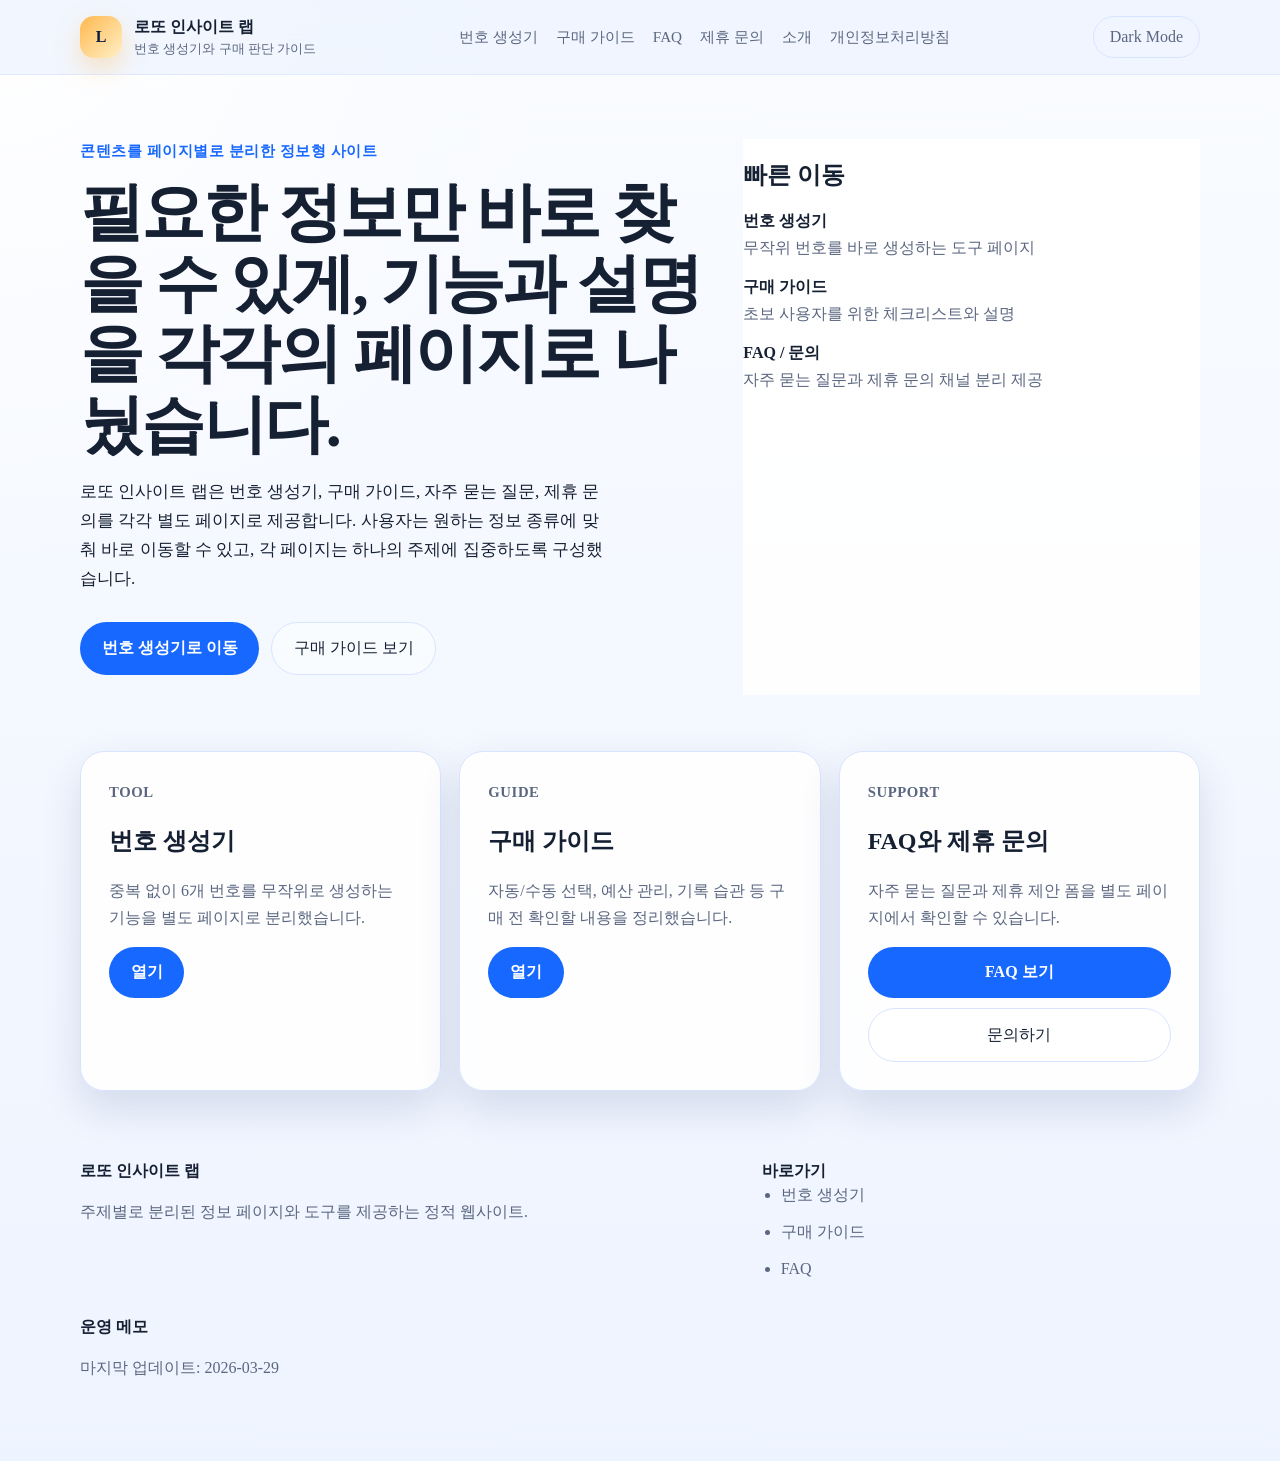
==== commit d4204baa: "Split content into dedicated pages" ====
--- a/index.html
+++ b/index.html
@@ -3,9 +3,9 @@
 <head>
     <meta charset="UTF-8">
     <meta name="viewport" content="width=device-width, initial-scale=1.0">
-    <meta name="description" content="로또 번호 생성기와 함께 확률, 조합 전략, 구매 전 체크리스트를 한곳에서 정리한 정보형 사이트입니다.">
+    <meta name="description" content="로또 인사이트 랩의 핵심 콘텐츠를 한눈에 확인하고 번호 생성기, 구매 가이드, FAQ 페이지로 이동할 수 있습니다.">
     <meta name="google-adsense-account" content="ca-pub-7205793421638418">
-    <title>로또 인사이트 랩 | 번호 생성기와 구매 가이드</title>
+    <title>로또 인사이트 랩 | 홈</title>
     <link rel="stylesheet" href="style.css">
     <script async src="https://pagead2.googlesyndication.com/pagead/js/adsbygoogle.js?client=ca-pub-7205793421638418" crossorigin="anonymous"></script>
 </head>
@@ -20,9 +20,10 @@
                 </span>
             </a>
             <nav class="site-nav" aria-label="주요 메뉴">
-                <a href="#generator">번호 생성기</a>
-                <a href="#guide">구매 가이드</a>
-                <a href="#faq">FAQ</a>
+                <a href="generator.html">번호 생성기</a>
+                <a href="guide.html">구매 가이드</a>
+                <a href="faq.html">FAQ</a>
+                <a href="contact.html">제휴 문의</a>
                 <a href="about.html">소개</a>
                 <a href="privacy.html">개인정보처리방침</a>
             </nav>
@@ -34,196 +35,60 @@
         <section class="hero">
             <div class="shell hero-grid">
                 <div class="hero-copy">
-                    <p class="eyebrow">독창적인 정보 콘텐츠 + 실용 도구</p>
-                    <h1>번호만 뽑는 페이지가 아니라, 왜 이 조합을 확인해야 하는지까지 설명합니다.</h1>
+                    <p class="eyebrow">콘텐츠를 페이지별로 분리한 정보형 사이트</p>
+                    <h1>필요한 정보만 바로 찾을 수 있게, 기능과 설명을 각각의 페이지로 나눴습니다.</h1>
                     <p class="hero-text">
-                        로또 인사이트 랩은 무작위 번호 생성 도구와 함께 확률 이해, 구매 습관 점검,
-                        자주 묻는 질문을 한 번에 제공하는 정보형 사이트입니다. 광고보다 콘텐츠가 먼저 보이도록 설계했고,
-                        처음 방문한 사용자도 원하는 정보를 빠르게 찾을 수 있도록 구조를 단순하게 정리했습니다.
+                        로또 인사이트 랩은 번호 생성기, 구매 가이드, 자주 묻는 질문, 제휴 문의를 각각 별도 페이지로 제공합니다.
+                        사용자는 원하는 정보 종류에 맞춰 바로 이동할 수 있고, 각 페이지는 하나의 주제에 집중하도록 구성했습니다.
                     </p>
                     <div class="hero-actions">
-                        <a class="primary-link" href="#generator">번호 생성 시작</a>
-                        <a class="secondary-link" href="#guide">구매 전 체크리스트 보기</a>
+                        <a class="primary-link" href="generator.html">번호 생성기로 이동</a>
+                        <a class="secondary-link" href="guide.html">구매 가이드 보기</a>
                     </div>
-                    <ul class="hero-points">
-                        <li>무작위 6개 번호 생성과 색상 구간 표시</li>
-                        <li>초보자를 위한 구매 전 체크리스트 제공</li>
-                        <li>제휴 문의 및 운영 정책 페이지 공개</li>
-                    </ul>
                 </div>
                 <aside class="hero-panel">
-                    <h2>이 사이트가 제공하는 정보</h2>
+                    <h2>빠른 이동</h2>
                     <dl class="info-list">
                         <div>
-                            <dt>핵심 도구</dt>
-                            <dd>45개 번호 중 6개를 무작위로 생성</dd>
+                            <dt>번호 생성기</dt>
+                            <dd>무작위 번호를 바로 생성하는 도구 페이지</dd>
                         </div>
                         <div>
-                            <dt>콘텐츠 원칙</dt>
-                            <dd>중복 문구 대신 실제 구매 판단에 도움이 되는 설명 중심</dd>
+                            <dt>구매 가이드</dt>
+                            <dd>초보 사용자를 위한 체크리스트와 설명</dd>
                         </div>
                         <div>
-                            <dt>업데이트 기준</dt>
-                            <dd>정적 페이지 기준으로 안내 문구와 정책을 계속 보완</dd>
+                            <dt>FAQ / 문의</dt>
+                            <dd>자주 묻는 질문과 제휴 문의 채널 분리 제공</dd>
                         </div>
                     </dl>
                 </aside>
             </div>
         </section>
 
-        <section class="section" id="generator">
-            <div class="shell two-column">
-                <article class="card tool-card">
-                    <p class="section-kicker">번호 생성기</p>
-                    <h2>로또 번호 생성기</h2>
-                    <p class="section-intro">
-                        클릭 한 번으로 서로 다른 6개 번호를 생성합니다. 번호는 오름차순으로 정렬되며,
-                        구간별 색상을 통해 한눈에 확인할 수 있습니다.
-                    </p>
-                    <button id="generate-btn" class="primary-button" type="button">번호 생성하기</button>
-                    <div id="lotto-numbers" class="lotto-numbers" aria-live="polite"></div>
-                    <div class="tip-box">
-                        <strong>체크 포인트</strong>
-                        <p>생성된 번호는 참고용입니다. 구매 전 예산과 횟수를 먼저 정하고, 감정적으로 반복 구매하지 않는 것이 중요합니다.</p>
+        <section class="section">
+            <div class="shell grid-three">
+                <article class="card article-card">
+                    <p class="section-kicker">Tool</p>
+                    <h2>번호 생성기</h2>
+                    <p>중복 없이 6개 번호를 무작위로 생성하는 기능을 별도 페이지로 분리했습니다.</p>
+                    <a class="primary-link" href="generator.html">열기</a>
+                </article>
+                <article class="card article-card">
+                    <p class="section-kicker">Guide</p>
+                    <h2>구매 가이드</h2>
+                    <p>자동/수동 선택, 예산 관리, 기록 습관 등 구매 전 확인할 내용을 정리했습니다.</p>
+                    <a class="primary-link" href="guide.html">열기</a>
+                </article>
+                <article class="card article-card">
+                    <p class="section-kicker">Support</p>
+                    <h2>FAQ와 제휴 문의</h2>
+                    <p>자주 묻는 질문과 제휴 제안 폼을 별도 페이지에서 확인할 수 있습니다.</p>
+                    <div class="stack-links">
+                        <a class="primary-link" href="faq.html">FAQ 보기</a>
+                        <a class="secondary-link" href="contact.html">문의하기</a>
                     </div>
                 </article>
-                <aside class="card summary-card">
-                    <p class="section-kicker">빠른 가이드</p>
-                    <h2>구매 전에 먼저 확인하세요</h2>
-                    <ul class="check-list">
-                        <li>정해둔 예산 안에서만 구매하기</li>
-                        <li>최근 당첨 번호가 다음 회차를 보장하지 않는다는 점 이해하기</li>
-                        <li>자동 생성과 수동 선택 모두 확률 구조는 같다는 점 기억하기</li>
-                        <li>번호를 기록해 두고 중복 구매를 피하기</li>
-                    </ul>
-                </aside>
-            </div>
-        </section>
-
-        <section class="section muted-section" id="guide">
-            <div class="shell">
-                <div class="section-heading">
-                    <p class="section-kicker">구매 가이드</p>
-                    <h2>정보를 이해한 뒤 구매해야 만족도가 올라갑니다</h2>
-                    <p>
-                        단순히 숫자를 뽑아주는 것만으로는 충분하지 않습니다. 이 섹션은 초보 사용자가 자주 오해하는 포인트와
-                        구매 전에 점검할 기준을 정리한 콘텐츠 영역입니다.
-                    </p>
-                </div>
-                <div class="grid-three">
-                    <article class="card article-card">
-                        <h3>1. 자동 번호와 수동 번호의 차이</h3>
-                        <p>
-                            많은 사용자가 직접 고른 번호가 더 유리하다고 느끼지만, 기본 확률 구조는 동일합니다.
-                            수동 선택의 장점은 개인 기록과 반복 관리가 쉽다는 점에 가깝습니다.
-                        </p>
-                    </article>
-                    <article class="card article-card">
-                        <h3>2. 최근 당첨 번호를 맹신하지 않기</h3>
-                        <p>
-                            직전 회차의 패턴만 보고 다음 번호를 확신하는 방식은 근거가 약합니다.
-                            이 사이트는 패턴 예언보다 무작위성과 예산 관리라는 현실적인 기준을 더 강조합니다.
-                        </p>
-                    </article>
-                    <article class="card article-card">
-                        <h3>3. 기록이 습관을 만든다</h3>
-                        <p>
-                            어떤 번호를 언제 구매했는지 메모하면 중복 구매를 줄이고, 충동적인 재구매도 통제하기 쉬워집니다.
-                            짧은 메모만으로도 행동 품질이 훨씬 좋아집니다.
-                        </p>
-                    </article>
-                </div>
-            </div>
-        </section>
-
-        <section class="section">
-            <div class="shell content-layout">
-                <article class="card longform-card">
-                    <p class="section-kicker">운영 원칙</p>
-                    <h2>이 사이트를 정보형 콘텐츠로 운영하는 이유</h2>
-                    <p>
-                        로또 관련 사이트는 자극적인 문구나 지나치게 짧은 페이지로 구성되는 경우가 많습니다.
-                        하지만 사용자는 숫자만 필요한 것이 아니라, 어떤 기준으로 구매를 판단해야 하는지에 대한 맥락도 필요합니다.
-                        그래서 이 사이트는 번호 생성 도구 외에 설명 콘텐츠, 문의 채널, 정책 페이지를 함께 제공합니다.
-                    </p>
-                    <p>
-                        운영 방향은 단순합니다. 첫째, 방문자가 페이지를 열자마자 무엇을 할 수 있는지 명확히 보이게 합니다.
-                        둘째, 광고보다 본문 콘텐츠가 먼저 보이도록 유지합니다. 셋째, 구매를 부추기는 표현보다 판단을 돕는 설명을 우선합니다.
-                    </p>
-                </article>
-                <aside class="card notes-card">
-                    <p class="section-kicker">편집 메모</p>
-                    <h2>콘텐츠 개선 기준</h2>
-                    <ul class="note-list">
-                        <li>중복 문구 대신 실제 사용 상황을 설명하는 본문 작성</li>
-                        <li>내부 탐색을 단순화해 원하는 정보까지의 클릭 수 축소</li>
-                        <li>문의 폼, 소개, 개인정보처리방침으로 신뢰 정보 보강</li>
-                        <li>과장된 수익 문구나 오해 소지가 있는 표현 배제</li>
-                    </ul>
-                </aside>
-            </div>
-        </section>
-
-        <section class="section muted-section" id="faq">
-            <div class="shell">
-                <div class="section-heading">
-                    <p class="section-kicker">FAQ</p>
-                    <h2>자주 묻는 질문</h2>
-                </div>
-                <div class="faq-list">
-                    <article class="card faq-item">
-                        <h3>이 생성기는 당첨 확률을 높여주나요?</h3>
-                        <p>아닙니다. 이 도구는 번호 선택 과정을 단순화하는 기능을 제공할 뿐이며, 당첨 확률 자체를 높이지는 않습니다.</p>
-                    </article>
-                    <article class="card faq-item">
-                        <h3>수동 번호를 따로 추천해 주나요?</h3>
-                        <p>특정 번호를 예언하는 방식은 제공하지 않습니다. 대신 사용자가 스스로 판단할 수 있도록 설명형 콘텐츠를 함께 제공합니다.</p>
-                    </article>
-                    <article class="card faq-item">
-                        <h3>문의는 어디로 보내면 되나요?</h3>
-                        <p>페이지 하단의 제휴 문의 폼을 통해 브랜드 협업, 광고 제안, 콘텐츠 제휴 문의를 받을 수 있습니다.</p>
-                    </article>
-                </div>
-            </div>
-        </section>
-
-        <section class="section" id="contact">
-            <div class="shell two-column contact-layout">
-                <article class="card contact-copy">
-                    <p class="section-kicker">제휴 문의</p>
-                    <h2>브랜드 협업이나 콘텐츠 제휴를 제안해 주세요</h2>
-                    <p>
-                        이 사이트는 실용 정보와 도구를 함께 제공하는 콘텐츠 페이지를 지향합니다.
-                        로또, 데이터 시각화, 소비자 정보, 라이프스타일 카테고리와 관련된 제안을 검토합니다.
-                    </p>
-                    <p>
-                        과장 광고, 허위 정보성 캠페인, 사용자를 오도할 수 있는 제안은 받지 않습니다.
-                    </p>
-                </article>
-                <section class="card partnership-section" aria-labelledby="partnership-title">
-                    <h2 id="partnership-title">문의 폼</h2>
-                    <p class="section-description">응답이 필요한 문의는 이메일 주소와 제안 목적을 함께 남겨 주세요.</p>
-                    <form id="partnership-form" class="partnership-form" action="https://formspree.io/f/mkopjoey" method="POST">
-                        <label class="form-field">
-                            <span>Name</span>
-                            <input type="text" name="name" required>
-                        </label>
-                        <label class="form-field">
-                            <span>Email</span>
-                            <input type="email" name="email" required>
-                        </label>
-                        <label class="form-field">
-                            <span>Company</span>
-                            <input type="text" name="company">
-                        </label>
-                        <label class="form-field">
-                            <span>Message</span>
-                            <textarea name="message" rows="6" required></textarea>
-                        </label>
-                        <button id="partnership-submit" class="submit-button" type="submit">문의 보내기</button>
-                        <p id="form-status" class="form-status" aria-live="polite"></p>
-                    </form>
-                </section>
             </div>
         </section>
     </main>
@@ -232,14 +97,14 @@
         <div class="shell footer-grid">
             <div>
                 <strong>로또 인사이트 랩</strong>
-                <p>번호 생성 도구와 설명형 콘텐츠를 함께 제공하는 정보 사이트.</p>
+                <p>주제별로 분리된 정보 페이지와 도구를 제공하는 정적 웹사이트.</p>
             </div>
             <div>
                 <strong>바로가기</strong>
                 <ul>
-                    <li><a href="about.html">소개</a></li>
-                    <li><a href="privacy.html">개인정보처리방침</a></li>
-                    <li><a href="#contact">제휴 문의</a></li>
+                    <li><a href="generator.html">번호 생성기</a></li>
+                    <li><a href="guide.html">구매 가이드</a></li>
+                    <li><a href="faq.html">FAQ</a></li>
                 </ul>
             </div>
             <div>
--- a/style.css
+++ b/style.css
@@ -487,3 +487,15 @@
         padding: 22px;
     }
 }
+
+
+.stack-links {
+    display: flex;
+    flex-direction: column;
+    gap: 10px;
+    margin-top: 12px;
+}
+
+.single-column {
+    grid-template-columns: 1fr;
+}
